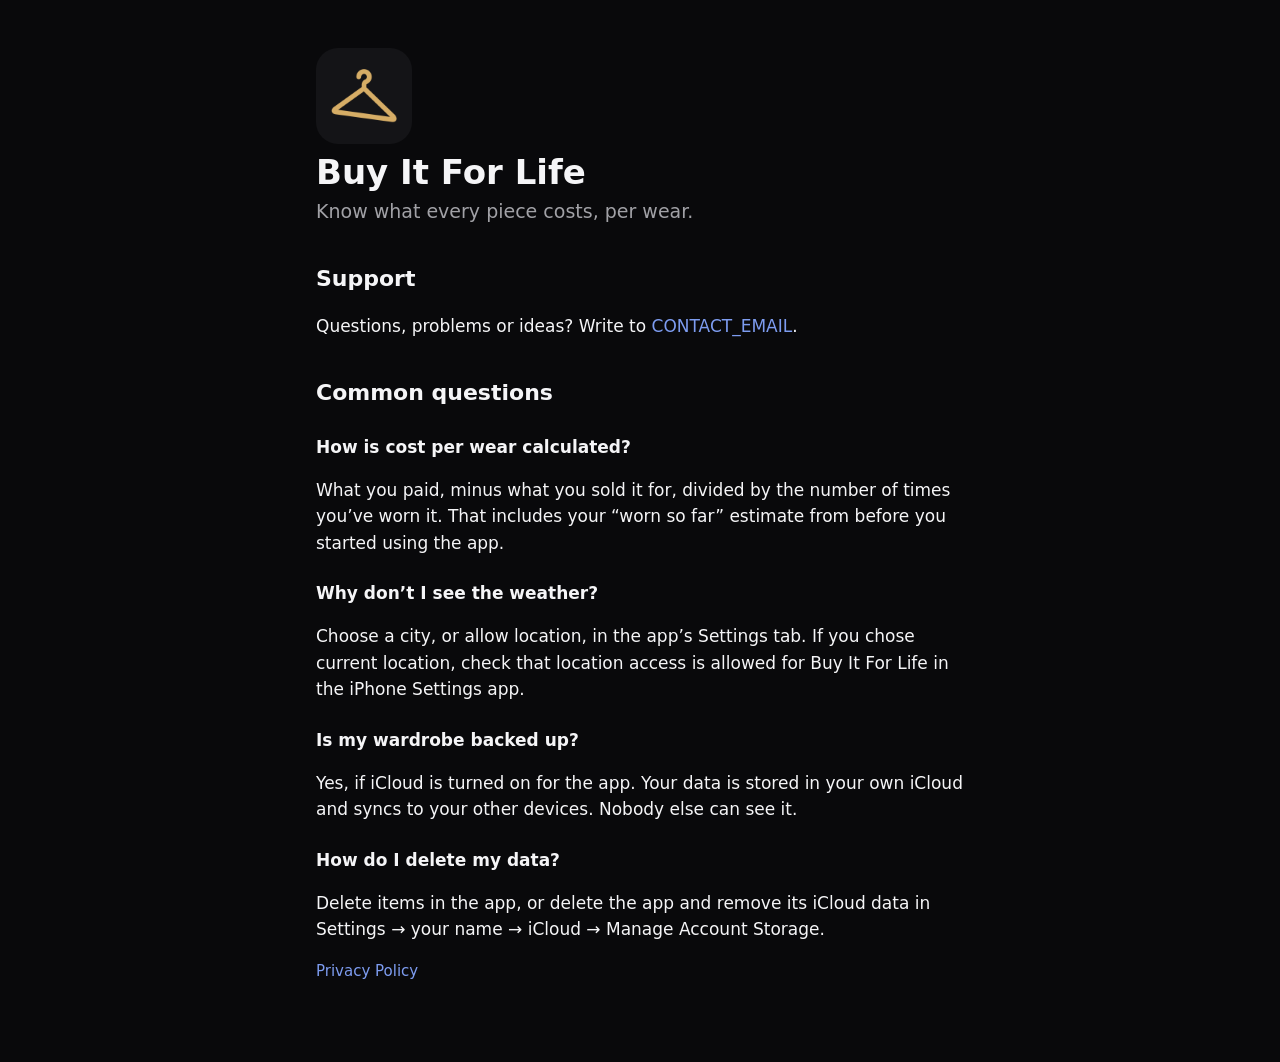
==== docs/index.html @ 465e03ab "Add App Store listing text, privacy policy and support page - store/listing.md: name, subtitle, keyw" ====
<!doctype html>
<html lang="en">
<head>
<meta charset="utf-8">
<meta name="viewport" content="width=device-width, initial-scale=1">
<title>Buy It For Life · Support</title>
<link rel="stylesheet" href="style.css">
</head>
<body>
<main>
<img class="icon" src="appicon.png" alt="" width="96" height="96">
<h1>Buy It For Life</h1>
<p class="lead">Know what every piece costs, per wear.</p>

<h2>Support</h2>
<p>Questions, problems or ideas? Write to <a href="mailto:CONTACT_EMAIL">CONTACT_EMAIL</a>.</p>

<h2>Common questions</h2>

<h3>How is cost per wear calculated?</h3>
<p>What you paid, minus what you sold it for, divided by the number of times you’ve worn it. That includes your “worn so far” estimate from before you started using the app.</p>

<h3>Why don’t I see the weather?</h3>
<p>Choose a city, or allow location, in the app’s Settings tab. If you chose current location, check that location access is allowed for Buy It For Life in the iPhone Settings app.</p>

<h3>Is my wardrobe backed up?</h3>
<p>Yes, if iCloud is turned on for the app. Your data is stored in your own iCloud and syncs to your other devices. Nobody else can see it.</p>

<h3>How do I delete my data?</h3>
<p>Delete items in the app, or delete the app and remove its iCloud data in Settings → your name → iCloud → Manage Account Storage.</p>

<p class="muted"><a href="privacy.html">Privacy Policy</a></p>
</main>
</body>
</html>
---- docs/style.css ----
:root {
  --bg: #09090b;
  --text: #f5f5f7;
  --muted: #a1a1a6;
  --accent: #d6ad66;
  --link: #7d9cf0;
}

* { box-sizing: border-box; }

body {
  margin: 0;
  background: var(--bg);
  color: var(--text);
  font: 17px/1.55 -apple-system, BlinkMacSystemFont, "SF Pro Text", system-ui, sans-serif;
  -webkit-text-size-adjust: 100%;
}

main {
  max-width: 680px;
  margin: 0 auto;
  padding: 48px 16px 64px;
}

h1 { font-size: 34px; line-height: 1.2; margin: 8px 0 4px; }
h2 { font-size: 22px; margin: 36px 0 8px; }
h3 { font-size: 17px; margin: 24px 0 4px; }
p, li { color: var(--text); }
ul { padding-left: 20px; }
a { color: var(--link); text-decoration: none; }
a:hover { text-decoration: underline; }

.lead { color: var(--muted); font-size: 19px; margin-top: 0; }
.muted { color: var(--muted); font-size: 15px; }
.eyebrow { margin: 0; font-size: 15px; }
.eyebrow a { color: var(--accent); }
.icon { border-radius: 22px; display: block; }
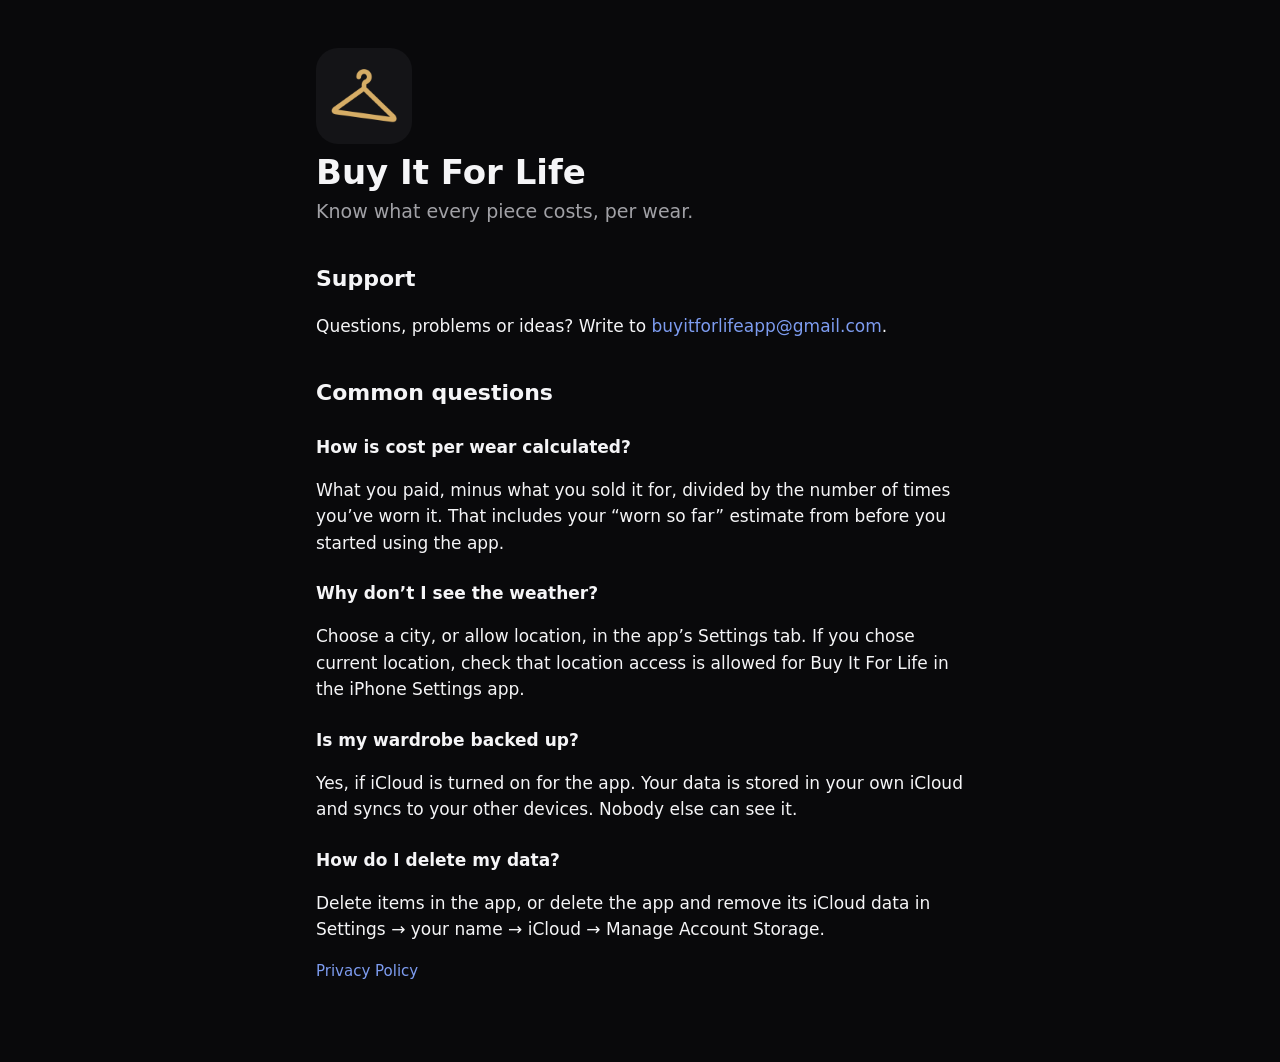
==== commit 6340e1c5: "Add support contact email to web pages Co-Authored-By: Claude Opus 5.5 <noreply@anthropic.com>" ====
--- a/docs/index.html
+++ b/docs/index.html
@@ -13,7 +13,7 @@
 <p class="lead">Know what every piece costs, per wear.</p>
 
 <h2>Support</h2>
-<p>Questions, problems or ideas? Write to <a href="mailto:CONTACT_EMAIL">CONTACT_EMAIL</a>.</p>
+<p>Questions, problems or ideas? Write to <a href="mailto:buyitforlifeapp@gmail.com">buyitforlifeapp@gmail.com</a>.</p>
 
 <h2>Common questions</h2>
 
